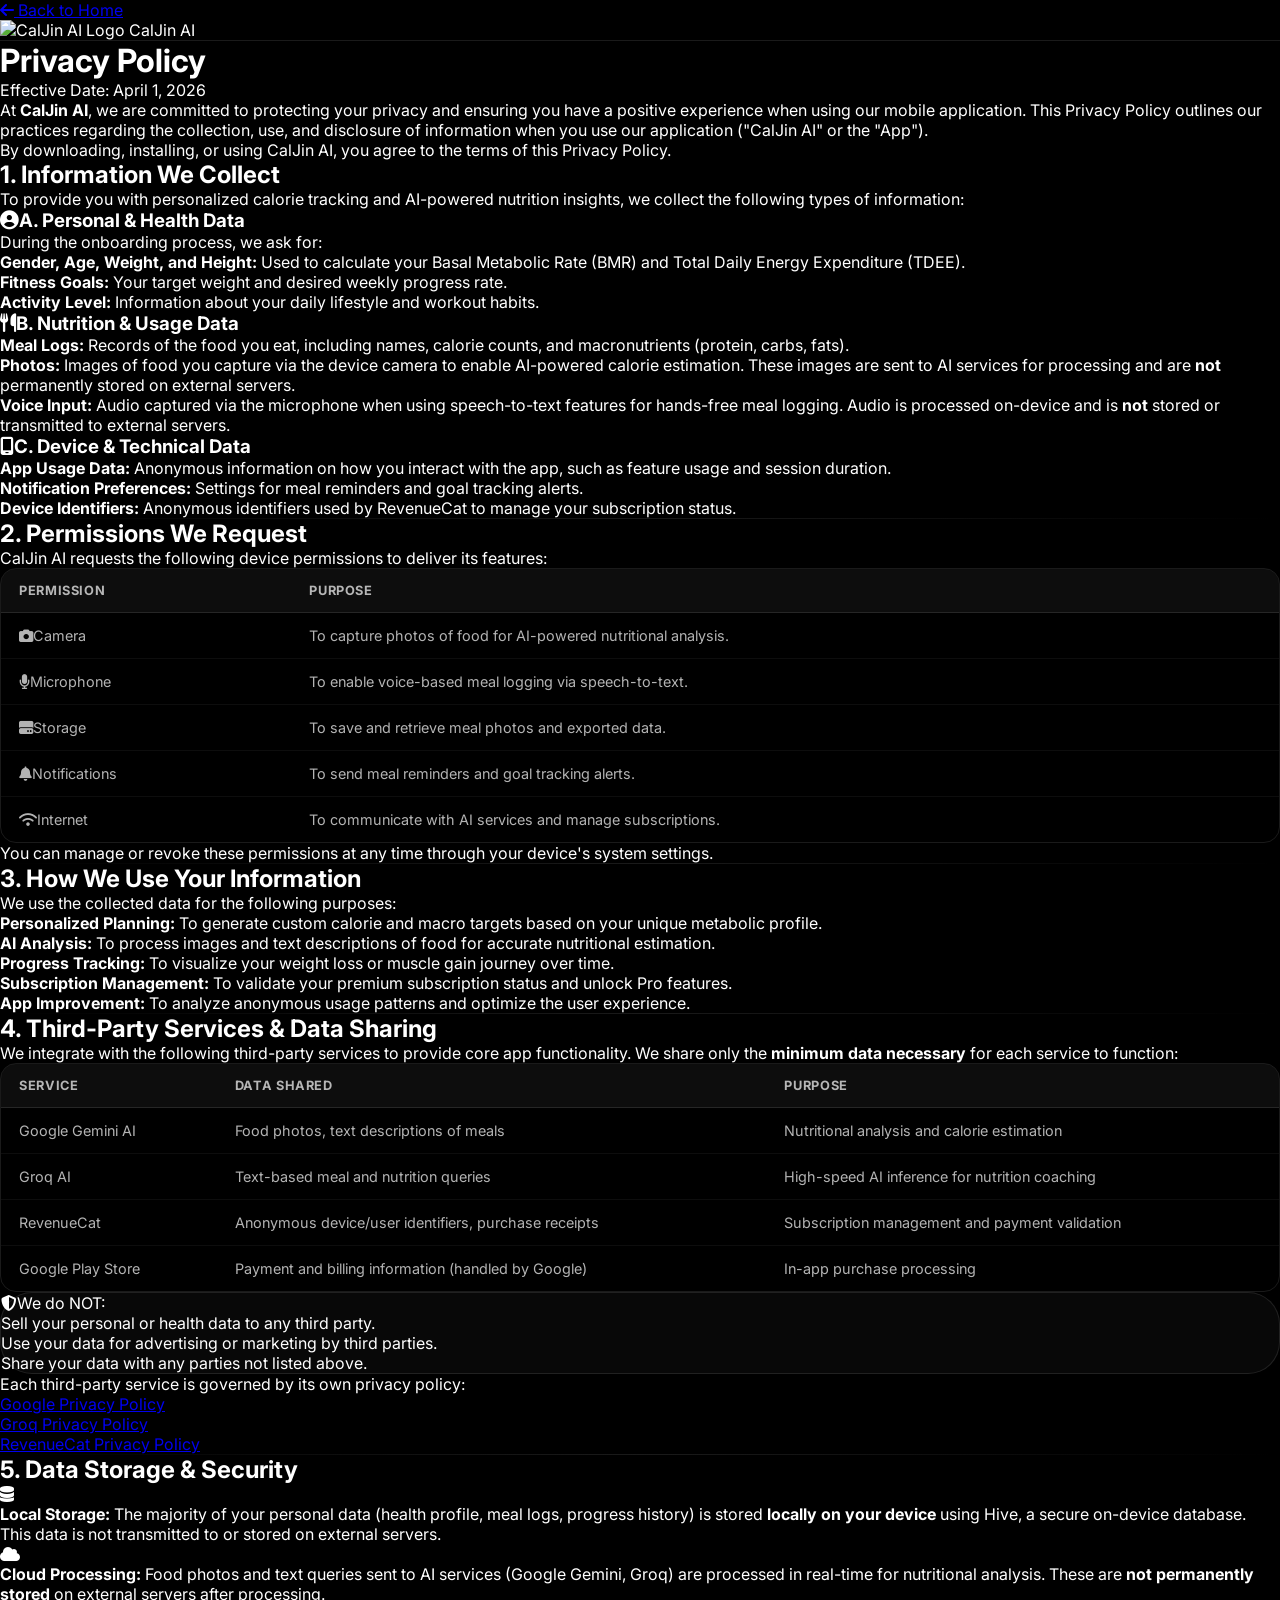
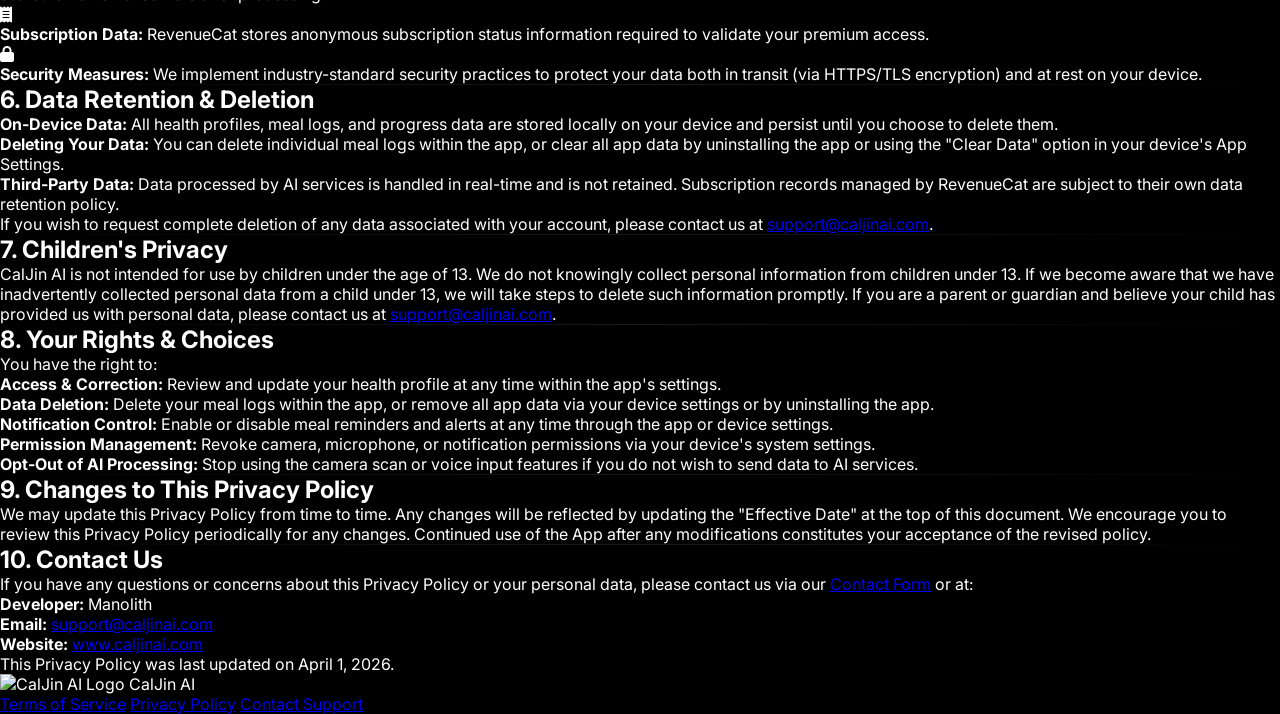
==== privacy-policy.html @ 2215c96b "Initial commit" ====
<!DOCTYPE html>
<html lang="en" class="scroll-smooth">

<head>
    <meta charset="UTF-8">
    <meta name="viewport" content="width=device-width, initial-scale=1.0">
    <title>Privacy Policy - CalJin AI</title>
    <link rel="icon" type="image/png" href="assets/image/Gemini_Generated_Image_bz4fphbz4fphbz4f.png">
    <meta name="description" content="Privacy Policy for CalJin AI — Learn how we collect, use, and protect your data.">
    <script src="https://cdn.tailwindcss.com"></script>
    <link rel="preconnect" href="https://fonts.googleapis.com">
    <link rel="preconnect" href="https://fonts.gstatic.com" crossorigin>
    <link href="https://fonts.googleapis.com/css2?family=Inter:wght@300;400;500;600;700;800&display=swap"
        rel="stylesheet">
    <link rel="stylesheet" href="https://cdnjs.cloudflare.com/ajax/libs/font-awesome/6.5.1/css/all.min.css">
    <link rel="stylesheet" href="style.css">
    <script>
        tailwind.config = {
            theme: {
                extend: {
                    colors: {
                        dark: '#000000',
                        accent: '#ffffff',
                    },
                    fontFamily: {
                        sans: ['Inter', 'sans-serif'],
                    }
                }
            }
        }
    </script>
    <style>
        .policy-table {
            width: 100%;
            border-collapse: separate;
            border-spacing: 0;
            border-radius: 1rem;
            overflow: hidden;
            border: 1px solid rgba(255, 255, 255, 0.1);
        }

        .policy-table th {
            background: rgba(255, 255, 255, 0.05);
            padding: 14px 18px;
            text-align: left;
            font-weight: 700;
            font-size: 0.8rem;
            text-transform: uppercase;
            letter-spacing: 0.05em;
            color: rgba(255, 255, 255, 0.7);
            border-bottom: 1px solid rgba(255, 255, 255, 0.1);
        }

        .policy-table td {
            padding: 14px 18px;
            border-bottom: 1px solid rgba(255, 255, 255, 0.05);
            font-size: 0.9rem;
            color: rgba(255, 255, 255, 0.7);
        }

        .policy-table tr:last-child td {
            border-bottom: none;
        }

        .policy-table tr:hover td {
            background: rgba(255, 255, 255, 0.02);
        }

        .section-divider {
            height: 1px;
            background: linear-gradient(90deg, transparent, rgba(255, 255, 255, 0.1), transparent);
        }
    </style>
    <script src="assets/js/protection.js"></script>
</head>

<body class="bg-dark text-white font-sans antialiased">

    <!-- Simple Navbar -->
    <nav class="fixed top-0 left-0 right-0 z-50 glass-nav">
        <div class="max-w-4xl mx-auto px-6 py-4 flex items-center justify-between">
            <a href="index.html" class="flex items-center gap-3 hover:opacity-80 transition-opacity">
                <i class="fa-solid fa-arrow-left"></i>
                <span class="text-sm font-bold">Back to Home</span>
            </a>
            <div class="flex items-center gap-2">
                <img src="assets/image/Gemini_Generated_Image_bz4fphbz4fphbz4f.png" alt="CalJin AI Logo"
                    class="w-6 h-6 rounded-md">
                <span class="text-sm font-black tracking-tighter uppercase">CalJin AI</span>
            </div>
        </div>
    </nav>

    <main class="pt-32 pb-20 px-6 max-w-4xl mx-auto">
        <h1 class="text-4xl md:text-5xl font-black mb-4">Privacy Policy</h1>
        <p class="text-white/40 mb-4 text-sm font-medium">Effective Date: April 1, 2026</p>
        <p class="text-white/60 mb-12 leading-relaxed max-w-3xl">
            At <strong class="text-white">CalJin AI</strong>, we are committed to protecting your privacy and ensuring
            you have a positive experience when using our mobile application. This Privacy Policy outlines our practices
            regarding the collection, use, and disclosure of information when you use our application ("CalJin AI" or
            the "App").
        </p>
        <p class="text-white/50 text-sm mb-16 italic">By downloading, installing, or using CalJin AI, you agree to the
            terms of this Privacy Policy.</p>

        <section class="space-y-16 text-white/80 leading-relaxed">

            <!-- Section 1 -->
            <div>
                <h2 class="text-2xl font-bold text-white mb-6">1. Information We Collect</h2>
                <p class="mb-6 text-white/60">To provide you with personalized calorie tracking and AI-powered nutrition
                    insights, we collect the following types of information:</p>

                <h3 class="text-lg font-semibold text-white/90 mb-3"><i
                        class="fa-solid fa-user-circle text-blue-400 mr-2"></i>A. Personal & Health Data</h3>
                <p class="text-white/50 mb-3 text-sm">During the onboarding process, we ask for:</p>
                <ul class="list-disc pl-6 space-y-2 text-white/70 mb-8">
                    <li><strong class="text-white/90">Gender, Age, Weight, and Height:</strong> Used to calculate your
                        Basal Metabolic Rate (BMR) and Total Daily Energy Expenditure (TDEE).</li>
                    <li><strong class="text-white/90">Fitness Goals:</strong> Your target weight and desired weekly
                        progress rate.</li>
                    <li><strong class="text-white/90">Activity Level:</strong> Information about your daily lifestyle
                        and workout habits.</li>
                </ul>

                <h3 class="text-lg font-semibold text-white/90 mb-3"><i
                        class="fa-solid fa-utensils text-green-400 mr-2"></i>B. Nutrition & Usage Data</h3>
                <ul class="list-disc pl-6 space-y-2 text-white/70 mb-8">
                    <li><strong class="text-white/90">Meal Logs:</strong> Records of the food you eat, including names,
                        calorie counts, and macronutrients (protein, carbs, fats).</li>
                    <li><strong class="text-white/90">Photos:</strong> Images of food you capture via the device camera
                        to enable AI-powered calorie estimation. These images are sent to AI services for processing and
                        are <strong class="text-white">not</strong> permanently stored on external servers.</li>
                    <li><strong class="text-white/90">Voice Input:</strong> Audio captured via the microphone when using
                        speech-to-text features for hands-free meal logging. Audio is processed on-device and is <strong
                            class="text-white">not</strong> stored or transmitted to external servers.</li>
                </ul>

                <h3 class="text-lg font-semibold text-white/90 mb-3"><i
                        class="fa-solid fa-mobile-screen text-purple-400 mr-2"></i>C. Device & Technical Data</h3>
                <ul class="list-disc pl-6 space-y-2 text-white/70">
                    <li><strong class="text-white/90">App Usage Data:</strong> Anonymous information on how you interact
                        with the app, such as feature usage and session duration.</li>
                    <li><strong class="text-white/90">Notification Preferences:</strong> Settings for meal reminders and
                        goal tracking alerts.</li>
                    <li><strong class="text-white/90">Device Identifiers:</strong> Anonymous identifiers used by
                        RevenueCat to manage your subscription status.</li>
                </ul>
            </div>

            <div class="section-divider"></div>

            <!-- Section 2 -->
            <div>
                <h2 class="text-2xl font-bold text-white mb-6">2. Permissions We Request</h2>
                <p class="text-white/60 mb-6">CalJin AI requests the following device permissions to deliver its
                    features:</p>

                <div class="overflow-x-auto">
                    <table class="policy-table">
                        <thead>
                            <tr>
                                <th>Permission</th>
                                <th>Purpose</th>
                            </tr>
                        </thead>
                        <tbody>
                            <tr>
                                <td class="font-semibold text-white/90 whitespace-nowrap"><i
                                        class="fa-solid fa-camera text-blue-400 mr-2"></i>Camera</td>
                                <td>To capture photos of food for AI-powered nutritional analysis.</td>
                            </tr>
                            <tr>
                                <td class="font-semibold text-white/90 whitespace-nowrap"><i
                                        class="fa-solid fa-microphone text-red-400 mr-2"></i>Microphone</td>
                                <td>To enable voice-based meal logging via speech-to-text.</td>
                            </tr>
                            <tr>
                                <td class="font-semibold text-white/90 whitespace-nowrap"><i
                                        class="fa-solid fa-hard-drive text-yellow-400 mr-2"></i>Storage</td>
                                <td>To save and retrieve meal photos and exported data.</td>
                            </tr>
                            <tr>
                                <td class="font-semibold text-white/90 whitespace-nowrap"><i
                                        class="fa-solid fa-bell text-green-400 mr-2"></i>Notifications</td>
                                <td>To send meal reminders and goal tracking alerts.</td>
                            </tr>
                            <tr>
                                <td class="font-semibold text-white/90 whitespace-nowrap"><i
                                        class="fa-solid fa-wifi text-purple-400 mr-2"></i>Internet</td>
                                <td>To communicate with AI services and manage subscriptions.</td>
                            </tr>
                        </tbody>
                    </table>
                </div>

                <p class="text-white/50 text-sm mt-4 italic">You can manage or revoke these permissions at any time
                    through your device's system settings.</p>
            </div>

            <div class="section-divider"></div>

            <!-- Section 3 -->
            <div>
                <h2 class="text-2xl font-bold text-white mb-6">3. How We Use Your Information</h2>
                <p class="text-white/60 mb-4">We use the collected data for the following purposes:</p>
                <ul class="list-disc pl-6 space-y-2 text-white/70">
                    <li><strong class="text-white/90">Personalized Planning:</strong> To generate custom calorie and
                        macro targets based on your unique metabolic profile.</li>
                    <li><strong class="text-white/90">AI Analysis:</strong> To process images and text descriptions of
                        food for accurate nutritional estimation.</li>
                    <li><strong class="text-white/90">Progress Tracking:</strong> To visualize your weight loss or
                        muscle gain journey over time.</li>
                    <li><strong class="text-white/90">Subscription Management:</strong> To validate your premium
                        subscription status and unlock Pro features.</li>
                    <li><strong class="text-white/90">App Improvement:</strong> To analyze anonymous usage patterns and
                        optimize the user experience.</li>
                </ul>
            </div>

            <div class="section-divider"></div>

            <!-- Section 4 -->
            <div>
                <h2 class="text-2xl font-bold text-white mb-6">4. Third-Party Services & Data Sharing</h2>
                <p class="text-white/60 mb-6">We integrate with the following third-party services to provide core app
                    functionality. We share only the <strong class="text-white">minimum data necessary</strong> for each
                    service to function:</p>

                <div class="overflow-x-auto mb-8">
                    <table class="policy-table">
                        <thead>
                            <tr>
                                <th>Service</th>
                                <th>Data Shared</th>
                                <th>Purpose</th>
                            </tr>
                        </thead>
                        <tbody>
                            <tr>
                                <td class="font-semibold text-white/90 whitespace-nowrap">Google Gemini AI</td>
                                <td>Food photos, text descriptions of meals</td>
                                <td>Nutritional analysis and calorie estimation</td>
                            </tr>
                            <tr>
                                <td class="font-semibold text-white/90 whitespace-nowrap">Groq AI</td>
                                <td>Text-based meal and nutrition queries</td>
                                <td>High-speed AI inference for nutrition coaching</td>
                            </tr>
                            <tr>
                                <td class="font-semibold text-white/90 whitespace-nowrap">RevenueCat</td>
                                <td>Anonymous device/user identifiers, purchase receipts</td>
                                <td>Subscription management and payment validation</td>
                            </tr>
                            <tr>
                                <td class="font-semibold text-white/90 whitespace-nowrap">Google Play Store</td>
                                <td>Payment and billing information (handled by Google)</td>
                                <td>In-app purchase processing</td>
                            </tr>
                        </tbody>
                    </table>
                </div>

                <div class="glass-card p-6 mb-6">
                    <p class="font-bold text-white mb-3"><i class="fa-solid fa-shield-halved text-green-400 mr-2"></i>We
                        do NOT:</p>
                    <ul class="list-disc pl-6 space-y-2 text-white/70">
                        <li>Sell your personal or health data to any third party.</li>
                        <li>Use your data for advertising or marketing by third parties.</li>
                        <li>Share your data with any parties not listed above.</li>
                    </ul>
                </div>

                <p class="text-white/50 text-sm mb-2">Each third-party service is governed by its own privacy policy:
                </p>
                <ul class="list-disc pl-6 space-y-1 text-sm">
                    <li><a href="https://policies.google.com/privacy" target="_blank"
                            class="text-blue-400 hover:text-blue-300 underline transition-colors">Google Privacy
                            Policy</a></li>
                    <li><a href="https://groq.com/privacy-policy/" target="_blank"
                            class="text-blue-400 hover:text-blue-300 underline transition-colors">Groq Privacy
                            Policy</a></li>
                    <li><a href="https://www.revenuecat.com/privacy/" target="_blank"
                            class="text-blue-400 hover:text-blue-300 underline transition-colors">RevenueCat Privacy
                            Policy</a></li>
                </ul>
            </div>

            <div class="section-divider"></div>

            <!-- Section 5 -->
            <div>
                <h2 class="text-2xl font-bold text-white mb-6">5. Data Storage & Security</h2>
                <ul class="space-y-4 text-white/70">
                    <li class="flex gap-3"><i class="fa-solid fa-database text-blue-400 mt-1.5 text-sm"></i>
                        <div><strong class="text-white/90">Local Storage:</strong> The majority of your personal data
                            (health profile, meal logs, progress history) is stored <strong class="text-white">locally
                                on your device</strong> using Hive, a secure on-device database. This data is not
                            transmitted to or stored on external servers.</div>
                    </li>
                    <li class="flex gap-3"><i class="fa-solid fa-cloud text-purple-400 mt-1.5 text-sm"></i>
                        <div><strong class="text-white/90">Cloud Processing:</strong> Food photos and text queries sent
                            to AI services (Google Gemini, Groq) are processed in real-time for nutritional analysis.
                            These are <strong class="text-white">not permanently stored</strong> on external servers
                            after processing.</div>
                    </li>
                    <li class="flex gap-3"><i class="fa-solid fa-receipt text-yellow-400 mt-1.5 text-sm"></i>
                        <div><strong class="text-white/90">Subscription Data:</strong> RevenueCat stores anonymous
                            subscription status information required to validate your premium access.</div>
                    </li>
                    <li class="flex gap-3"><i class="fa-solid fa-lock text-green-400 mt-1.5 text-sm"></i>
                        <div><strong class="text-white/90">Security Measures:</strong> We implement industry-standard
                            security practices to protect your data both in transit (via HTTPS/TLS encryption) and at
                            rest on your device.</div>
                    </li>
                </ul>
            </div>

            <div class="section-divider"></div>

            <!-- Section 6 -->
            <div>
                <h2 class="text-2xl font-bold text-white mb-6">6. Data Retention & Deletion</h2>
                <ul class="list-disc pl-6 space-y-3 text-white/70 mb-6">
                    <li><strong class="text-white/90">On-Device Data:</strong> All health profiles, meal logs, and
                        progress data are stored locally on your device and persist until you choose to delete them.
                    </li>
                    <li><strong class="text-white/90">Deleting Your Data:</strong> You can delete individual meal logs
                        within the app, or clear all app data by uninstalling the app or using the "Clear Data" option
                        in your device's App Settings.</li>
                    <li><strong class="text-white/90">Third-Party Data:</strong> Data processed by AI services is
                        handled in real-time and is not retained. Subscription records managed by RevenueCat are subject
                        to their own data retention policy.</li>
                </ul>
                <p class="text-white/60">If you wish to request complete deletion of any data associated with your
                    account, please contact us at <a href="mailto:support@caljinai.com"
                        class="text-blue-400 hover:text-blue-300 underline font-semibold transition-colors">support@caljinai.com</a>.
                </p>
            </div>

            <div class="section-divider"></div>

            <!-- Section 7 -->
            <div>
                <h2 class="text-2xl font-bold text-white mb-6">7. Children's Privacy</h2>
                <p class="text-white/70">CalJin AI is not intended for use by children under the age of 13. We do not
                    knowingly collect personal information from children under 13. If we become aware that we have
                    inadvertently collected personal data from a child under 13, we will take steps to delete such
                    information promptly. If you are a parent or guardian and believe your child has provided us with
                    personal data, please contact us at <a href="mailto:support@caljinai.com"
                        class="text-blue-400 hover:text-blue-300 underline font-semibold transition-colors">support@caljinai.com</a>.
                </p>
            </div>

            <div class="section-divider"></div>

            <!-- Section 8 -->
            <div>
                <h2 class="text-2xl font-bold text-white mb-6">8. Your Rights & Choices</h2>
                <p class="text-white/60 mb-4">You have the right to:</p>
                <ul class="list-disc pl-6 space-y-3 text-white/70">
                    <li><strong class="text-white/90">Access & Correction:</strong> Review and update your health
                        profile at any time within the app's settings.</li>
                    <li><strong class="text-white/90">Data Deletion:</strong> Delete your meal logs within the app, or
                        remove all app data via your device settings or by uninstalling the app.</li>
                    <li><strong class="text-white/90">Notification Control:</strong> Enable or disable meal reminders
                        and alerts at any time through the app or device settings.</li>
                    <li><strong class="text-white/90">Permission Management:</strong> Revoke camera, microphone, or
                        notification permissions via your device's system settings.</li>
                    <li><strong class="text-white/90">Opt-Out of AI Processing:</strong> Stop using the camera scan or
                        voice input features if you do not wish to send data to AI services.</li>
                </ul>
            </div>

            <div class="section-divider"></div>

            <!-- Section 9 -->
            <div>
                <h2 class="text-2xl font-bold text-white mb-6">9. Changes to This Privacy Policy</h2>
                <p class="text-white/70">We may update this Privacy Policy from time to time. Any changes will be
                    reflected by updating the "Effective Date" at the top of this document. We encourage you to review
                    this Privacy Policy periodically for any changes. Continued use of the App after any modifications
                    constitutes your acceptance of the revised policy.</p>
            </div>

            <div class="section-divider"></div>

            <!-- Section 10 -->
            <div>
                <h2 class="text-2xl font-bold text-white mb-6">10. Contact Us</h2>
                <p class="text-white/70 mb-6">If you have any questions or concerns about this Privacy Policy or your
                    personal data, please contact us via our <a href="contact.html"
                        class="text-blue-400 hover:text-blue-300 underline font-semibold transition-colors">Contact
                        Form</a> or at:</p>
                <p class="text-white/90 mb-1"><strong>Developer:</strong> Manolith</p>
                <p class="text-white/90 mb-1"><strong>Email:</strong> <a href="mailto:support@caljinai.com"
                        class="text-blue-400 hover:text-blue-300 underline transition-colors">support@caljinai.com</a>
                </p>
                <p class="text-white/90"><strong>Website:</strong> <a href="https://www.caljinai.com" target="_blank"
                        class="text-blue-400 hover:text-blue-300 underline transition-colors">www.caljinai.com</a></p>
            </div>
            </div>

        </section>

        <p class="text-white/30 text-sm mt-16 italic">This Privacy Policy was last updated on April 1, 2026.</p>
    </main>

    <footer class="py-12 border-t border-white/5 px-6">
        <div class="max-w-4xl mx-auto flex flex-col md:flex-row justify-between items-center gap-8">
            <div class="flex items-center gap-2">
                <img src="assets/image/Gemini_Generated_Image_bz4fphbz4fphbz4f.png" alt="CalJin AI Logo"
                    class="w-6 h-6 rounded-md object-cover">
                <span class="text-xs font-black tracking-tighter uppercase opacity-50 text-white">CalJin AI</span>
            </div>
            <div class="flex gap-8 text-xs font-medium text-white/30">
                <a href="terms-of-service.html" class="hover:text-white transition-colors">Terms of Service</a>
                <a href="privacy-policy.html" class="hover:text-white transition-colors">Privacy Policy</a>
                <a href="contact.html" class="hover:text-white transition-colors">Contact Support</a>
            </div>
        </div>
    </footer>

</body>

</html>
---- style.css ----
/* Custom Styles for CalJin AI Landing Page */

:root {
    --bg-dark: #000000;
    --glass-bg: rgba(255, 255, 255, 0.03);
    --glass-border: rgba(255, 255, 255, 0.1);
    --accent-glow: rgba(255, 255, 255, 0.05);
}

* {
    margin: 0;
    padding: 0;
    box-sizing: border-box;
}

body {
    background-color: var(--bg-dark);
    color: #ffffff;
    font-family: 'Inter', -apple-system, BlinkMacSystemFont, 'Segoe UI', Roboto, Helvetica, Arial, sans-serif;
}

/* Glassmorphism Navigation */
.glass-nav {
    background: rgba(0, 0, 0, 0.8);
    backdrop-filter: blur(20px);
    -webkit-backdrop-filter: blur(20px);
    border-bottom: 1px solid var(--glass-border);
}

/* Hero Floating Animation */
@keyframes float {
    0% {
        transform: translateY(0px) rotate(0deg);
    }

    50% {
        transform: translateY(-20px) rotate(1deg);
    }

    100% {
        transform: translateY(0px) rotate(0deg);
    }
}

.hero-mockup-float {
    animation: float 6s ease-in-out infinite;
    position: relative;
    overflow: visible;
    height: 400px;
    /* Mobile-first base height */
    display: flex;
    align-items: center;
    justify-content: center;
}

.slideshow-img {
    max-width: 100%;
    /* Increased from 85% */
    max-height: 100%;
    height: auto;
    object-fit: contain;
}

/* Section Spacing */
section {
    position: relative;
    z-index: 1;
}

/* Glass Cards */
.glass-card {
    background: var(--glass-bg);
    backdrop-filter: blur(10px);
    -webkit-backdrop-filter: blur(10px);
    border: 1px solid var(--glass-border);
    border-radius: 2rem;
    transition: all 0.3s ease;
}

.glass-card:hover {
    background: rgba(255, 255, 255, 0.05);
    border-color: rgba(255, 255, 255, 0.2);
}

/* Glowing Elements */
.glow-bg {
    position: absolute;
    filter: blur(120px);
    pointer-events: none;
    z-index: -1;
    border-radius: 50%;
}

/* Custom Text Gradients/Colors */
.text-transparent-gradient {
    background: linear-gradient(180deg, #fff 0%, rgba(255, 255, 255, 0.4) 100%);
    -webkit-background-clip: text;
    background-clip: text;
    -webkit-text-fill-color: transparent;
}

/* Smooth Transitions */
a,
button {
    transition: all 0.2s cubic-bezier(0.4, 0, 0.2, 1);
}

/* Custom Scrollbar */
::-webkit-scrollbar {
    width: 8px;
}

::-webkit-scrollbar-track {
    background: var(--bg-dark);
}

::-webkit-scrollbar-thumb {
    background: #333;
    border-radius: 10px;
}

::-webkit-scrollbar-thumb:hover {
    background: #444;
}

/* Logo Pulse Animation */
@keyframes logo-pulse {
    0% {
        opacity: 0.8;
    }

    50% {
        opacity: 1;
    }

    100% {
        opacity: 0.8;
    }
}

.logo-pulse {
    animation: logo-pulse 3s infinite ease-in-out;
}


/* Carousel Styles */
.carousel-viewport {
    width: 100%;
    overflow: hidden;
    position: relative;
}

.carousel-track {
    display: flex;
    transition: transform 0.8s cubic-bezier(0.65, 0, 0.35, 1);
}

.carousel-slide {
    flex: 0 0 100%;
    width: 100%;
}

.carousel-dots {
    display: flex;
    justify-content: center;
    gap: 12px;
    margin-top: 48px;
}

.dot {
    width: 8px;
    height: 8px;
    border-radius: 50%;
    background: rgba(255, 255, 255, 0.2);
    cursor: pointer;
    transition: all 0.3s ease;
}

.dot.active {
    background: #fff;
    width: 24px;
    border-radius: 10px;
}

/* ===== RESPONSIVE DESIGN ===== */

/* Large Desktop (1200px+) */
@media (min-width: 1200px) {
    .hero-mockup-float {
        height: 700px;
    }
}

/* Tablet Landscape / Small Desktop (1024px) */
@media (max-width: 1024px) {
    .hero-mockup-float {
        height: 550px;
    }
}

/* Tablet Portrait (768px) */
@media (max-width: 768px) {
    h1 {
        font-size: 2.5rem !important;
    }

    .hero-mockup-float {
        height: 450px;
        max-width: 350px;
        margin: 0 auto;
    }

    .carousel-dots {
        margin-top: 24px;
    }
}

/* Mobile Landscape / Large Phones (580px) */
@media (max-width: 580px) {
    h1 {
        font-size: 2rem !important;
    }

    .hero-mockup-float {
        height: 380px;
        max-width: 300px;
    }
}

/* Standard Mobile (480px) */
@media (max-width: 480px) {
    h1 {
        font-size: 1.75rem !important;
    }

    .hero-mockup-float {
        height: 350px;
        max-width: 280px;
    }

    .glass-card {
        border-radius: 1.2rem;
    }

    .carousel-dots {
        margin-top: 16px;
        gap: 8px;
    }
}

/* Small Mobile (360px and below) */
@media (max-width: 360px) {
    h1 {
        font-size: 1.5rem !important;
    }

    .hero-mockup-float {
        height: 300px;
        max-width: 240px;
    }

    .glass-card {
        border-radius: 1rem;
    }
}
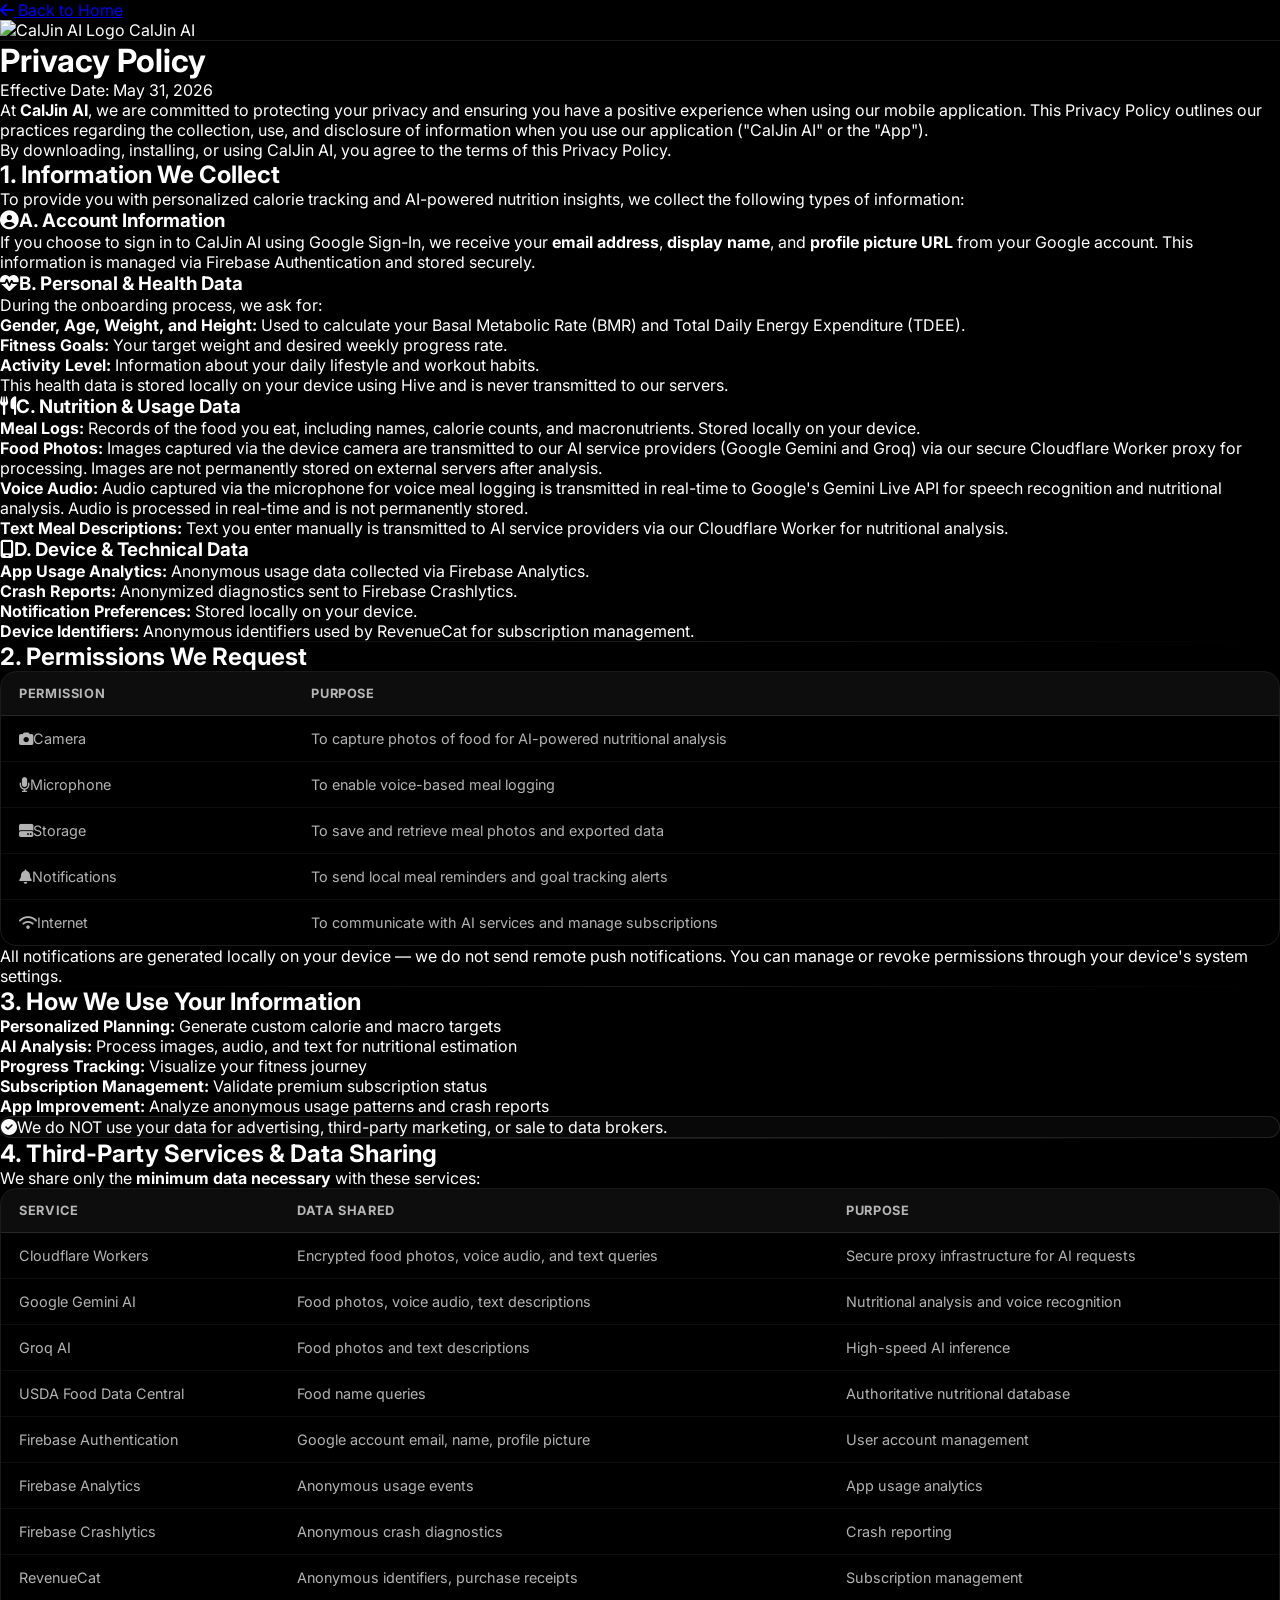
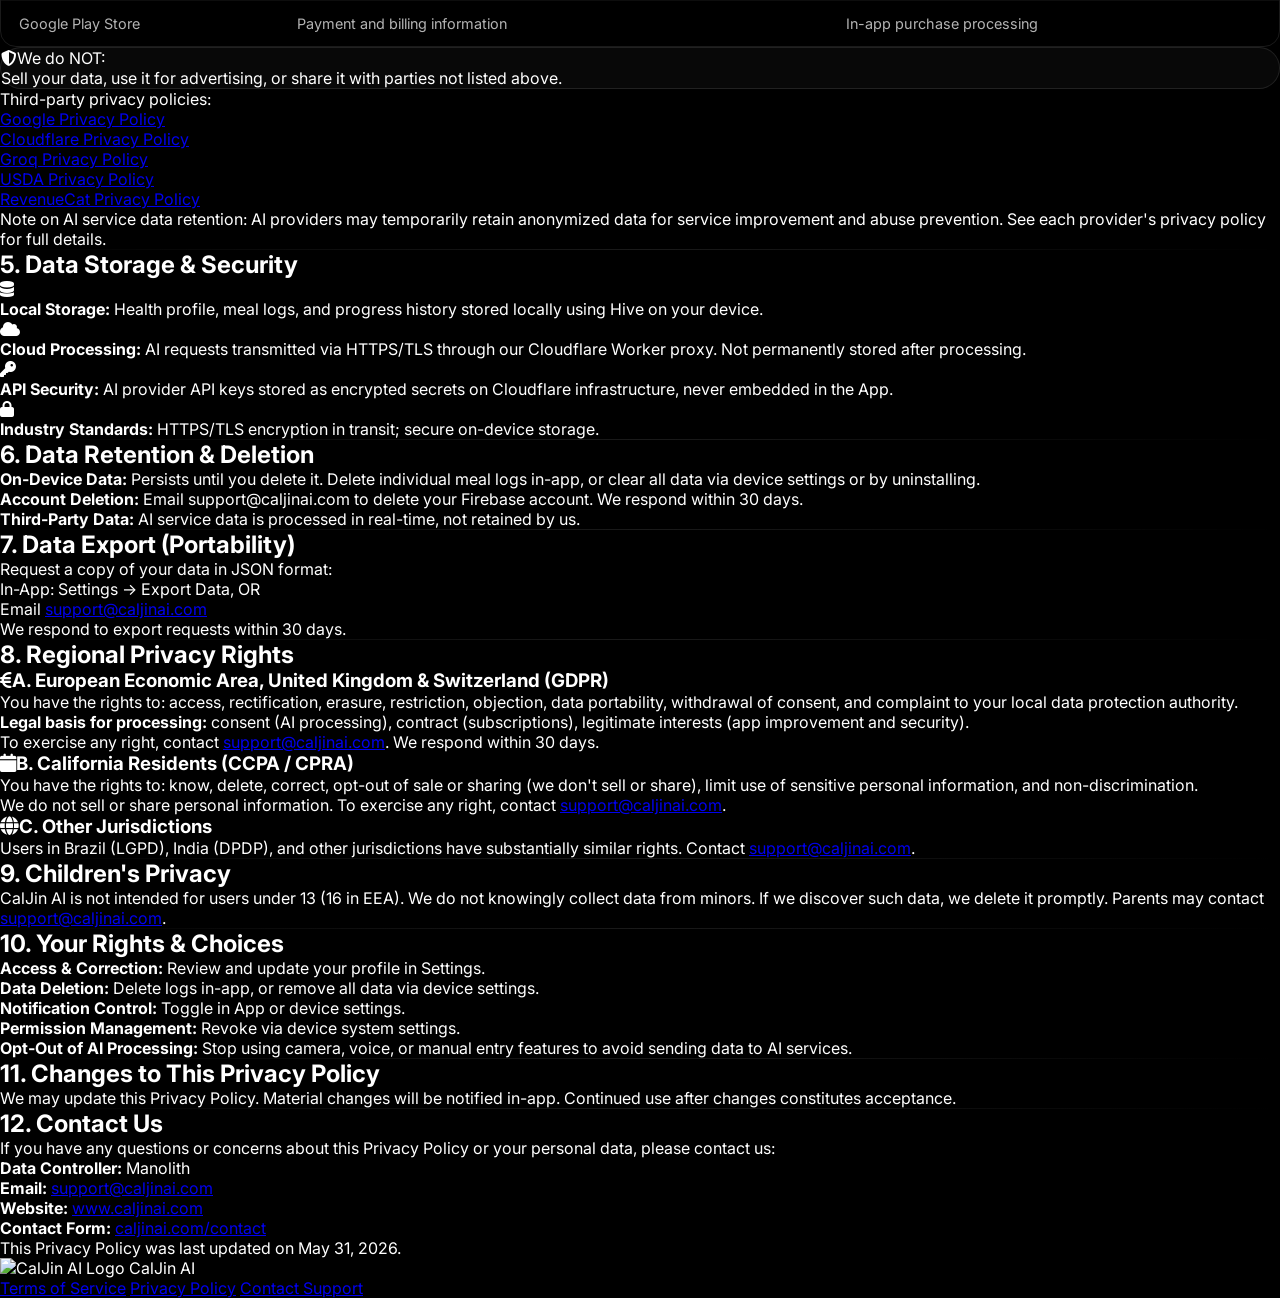
==== commit fa80a361: "docs: update privacy policy and terms for Play Store compliance" ====
--- a/privacy-policy.html
+++ b/privacy-policy.html
@@ -93,7 +93,7 @@
 
     <main class="pt-32 pb-20 px-6 max-w-4xl mx-auto">
         <h1 class="text-4xl md:text-5xl font-black mb-4">Privacy Policy</h1>
-        <p class="text-white/40 mb-4 text-sm font-medium">Effective Date: April 1, 2026</p>
+        <p class="text-white/40 mb-4 text-sm font-medium">Effective Date: May 31, 2026</p>
         <p class="text-white/60 mb-12 leading-relaxed max-w-3xl">
             At <strong class="text-white">CalJin AI</strong>, we are committed to protecting your privacy and ensuring
             you have a positive experience when using our mobile application. This Privacy Policy outlines our practices
@@ -112,7 +112,13 @@
                     insights, we collect the following types of information:</p>
 
                 <h3 class="text-lg font-semibold text-white/90 mb-3"><i
-                        class="fa-solid fa-user-circle text-blue-400 mr-2"></i>A. Personal & Health Data</h3>
+                        class="fa-solid fa-user-circle text-blue-400 mr-2"></i>A. Account Information</h3>
+                <p class="text-white/50 mb-6">If you choose to sign in to CalJin AI using Google Sign-In, we receive
+                    your <strong class="text-white/90">email address</strong>, <strong class="text-white/90">display name</strong>, and <strong class="text-white/90">profile picture URL</strong> from
+                    your Google account. This information is managed via Firebase Authentication and stored securely.</p>
+
+                <h3 class="text-lg font-semibold text-white/90 mb-3"><i
+                        class="fa-solid fa-heart-pulse text-red-400 mr-2"></i>B. Personal & Health Data</h3>
                 <p class="text-white/50 mb-3 text-sm">During the onboarding process, we ask for:</p>
                 <ul class="list-disc pl-6 space-y-2 text-white/70 mb-8">
                     <li><strong class="text-white/90">Gender, Age, Weight, and Height:</strong> Used to calculate your
@@ -122,29 +128,35 @@
                     <li><strong class="text-white/90">Activity Level:</strong> Information about your daily lifestyle
                         and workout habits.</li>
                 </ul>
-
-                <h3 class="text-lg font-semibold text-white/90 mb-3"><i
-                        class="fa-solid fa-utensils text-green-400 mr-2"></i>B. Nutrition & Usage Data</h3>
+                <p class="text-white/50 text-sm mb-6 italic">This health data is stored locally on your device using Hive
+                    and is never transmitted to our servers.</p>
+
+                <h3 class="text-lg font-semibold text-white/90 mb-3"><i
+                        class="fa-solid fa-utensils text-green-400 mr-2"></i>C. Nutrition & Usage Data</h3>
                 <ul class="list-disc pl-6 space-y-2 text-white/70 mb-8">
                     <li><strong class="text-white/90">Meal Logs:</strong> Records of the food you eat, including names,
-                        calorie counts, and macronutrients (protein, carbs, fats).</li>
-                    <li><strong class="text-white/90">Photos:</strong> Images of food you capture via the device camera
-                        to enable AI-powered calorie estimation. These images are sent to AI services for processing and
-                        are <strong class="text-white">not</strong> permanently stored on external servers.</li>
-                    <li><strong class="text-white/90">Voice Input:</strong> Audio captured via the microphone when using
-                        speech-to-text features for hands-free meal logging. Audio is processed on-device and is <strong
-                            class="text-white">not</strong> stored or transmitted to external servers.</li>
-                </ul>
-
-                <h3 class="text-lg font-semibold text-white/90 mb-3"><i
-                        class="fa-solid fa-mobile-screen text-purple-400 mr-2"></i>C. Device & Technical Data</h3>
+                        calorie counts, and macronutrients. Stored locally on your device.</li>
+                    <li><strong class="text-white/90">Food Photos:</strong> Images captured via the device camera are
+                        transmitted to our AI service providers (Google Gemini and Groq) via our secure Cloudflare Worker
+                        proxy for processing. Images are not permanently stored on external servers after analysis.</li>
+                    <li><strong class="text-white/90">Voice Audio:</strong> Audio captured via the microphone for voice
+                        meal logging is transmitted in real-time to Google's Gemini Live API for speech recognition and
+                        nutritional analysis. Audio is processed in real-time and is not permanently stored.</li>
+                    <li><strong class="text-white/90">Text Meal Descriptions:</strong> Text you enter manually is
+                        transmitted to AI service providers via our Cloudflare Worker for nutritional analysis.</li>
+                </ul>
+
+                <h3 class="text-lg font-semibold text-white/90 mb-3"><i
+                        class="fa-solid fa-mobile-screen text-purple-400 mr-2"></i>D. Device & Technical Data</h3>
                 <ul class="list-disc pl-6 space-y-2 text-white/70">
-                    <li><strong class="text-white/90">App Usage Data:</strong> Anonymous information on how you interact
-                        with the app, such as feature usage and session duration.</li>
-                    <li><strong class="text-white/90">Notification Preferences:</strong> Settings for meal reminders and
-                        goal tracking alerts.</li>
+                    <li><strong class="text-white/90">App Usage Analytics:</strong> Anonymous usage data collected via
+                        Firebase Analytics.</li>
+                    <li><strong class="text-white/90">Crash Reports:</strong> Anonymized diagnostics sent to Firebase
+                        Crashlytics.</li>
+                    <li><strong class="text-white/90">Notification Preferences:</strong> Stored locally on your device.
+                    </li>
                     <li><strong class="text-white/90">Device Identifiers:</strong> Anonymous identifiers used by
-                        RevenueCat to manage your subscription status.</li>
+                        RevenueCat for subscription management.</li>
                 </ul>
             </div>
 
@@ -153,10 +165,7 @@
             <!-- Section 2 -->
             <div>
                 <h2 class="text-2xl font-bold text-white mb-6">2. Permissions We Request</h2>
-                <p class="text-white/60 mb-6">CalJin AI requests the following device permissions to deliver its
-                    features:</p>
-
-                <div class="overflow-x-auto">
+                <div class="overflow-x-auto mb-6">
                     <table class="policy-table">
                         <thead>
                             <tr>
@@ -168,34 +177,34 @@
                             <tr>
                                 <td class="font-semibold text-white/90 whitespace-nowrap"><i
                                         class="fa-solid fa-camera text-blue-400 mr-2"></i>Camera</td>
-                                <td>To capture photos of food for AI-powered nutritional analysis.</td>
+                                <td>To capture photos of food for AI-powered nutritional analysis</td>
                             </tr>
                             <tr>
                                 <td class="font-semibold text-white/90 whitespace-nowrap"><i
                                         class="fa-solid fa-microphone text-red-400 mr-2"></i>Microphone</td>
-                                <td>To enable voice-based meal logging via speech-to-text.</td>
+                                <td>To enable voice-based meal logging</td>
                             </tr>
                             <tr>
                                 <td class="font-semibold text-white/90 whitespace-nowrap"><i
                                         class="fa-solid fa-hard-drive text-yellow-400 mr-2"></i>Storage</td>
-                                <td>To save and retrieve meal photos and exported data.</td>
+                                <td>To save and retrieve meal photos and exported data</td>
                             </tr>
                             <tr>
                                 <td class="font-semibold text-white/90 whitespace-nowrap"><i
                                         class="fa-solid fa-bell text-green-400 mr-2"></i>Notifications</td>
-                                <td>To send meal reminders and goal tracking alerts.</td>
+                                <td>To send local meal reminders and goal tracking alerts</td>
                             </tr>
                             <tr>
                                 <td class="font-semibold text-white/90 whitespace-nowrap"><i
                                         class="fa-solid fa-wifi text-purple-400 mr-2"></i>Internet</td>
-                                <td>To communicate with AI services and manage subscriptions.</td>
+                                <td>To communicate with AI services and manage subscriptions</td>
                             </tr>
                         </tbody>
                     </table>
                 </div>
-
-                <p class="text-white/50 text-sm mt-4 italic">You can manage or revoke these permissions at any time
-                    through your device's system settings.</p>
+                <p class="text-white/50 text-sm italic">All notifications are generated locally on your device — we do
+                    not send remote push notifications. You can manage or revoke permissions through your device's system
+                    settings.</p>
             </div>
 
             <div class="section-divider"></div>
@@ -203,19 +212,22 @@
             <!-- Section 3 -->
             <div>
                 <h2 class="text-2xl font-bold text-white mb-6">3. How We Use Your Information</h2>
-                <p class="text-white/60 mb-4">We use the collected data for the following purposes:</p>
                 <ul class="list-disc pl-6 space-y-2 text-white/70">
-                    <li><strong class="text-white/90">Personalized Planning:</strong> To generate custom calorie and
-                        macro targets based on your unique metabolic profile.</li>
-                    <li><strong class="text-white/90">AI Analysis:</strong> To process images and text descriptions of
-                        food for accurate nutritional estimation.</li>
-                    <li><strong class="text-white/90">Progress Tracking:</strong> To visualize your weight loss or
-                        muscle gain journey over time.</li>
-                    <li><strong class="text-white/90">Subscription Management:</strong> To validate your premium
-                        subscription status and unlock Pro features.</li>
-                    <li><strong class="text-white/90">App Improvement:</strong> To analyze anonymous usage patterns and
-                        optimize the user experience.</li>
-                </ul>
+                    <li><strong class="text-white/90">Personalized Planning:</strong> Generate custom calorie and macro
+                        targets</li>
+                    <li><strong class="text-white/90">AI Analysis:</strong> Process images, audio, and text for
+                        nutritional estimation</li>
+                    <li><strong class="text-white/90">Progress Tracking:</strong> Visualize your fitness journey</li>
+                    <li><strong class="text-white/90">Subscription Management:</strong> Validate premium subscription
+                        status</li>
+                    <li><strong class="text-white/90">App Improvement:</strong> Analyze anonymous usage patterns and
+                        crash reports</li>
+                </ul>
+                <div class="glass-card p-6 mt-6">
+                    <p class="font-bold text-white mb-2"><i
+                            class="fa-solid fa-circle-check text-green-400 mr-2"></i>We do NOT use your data for
+                        advertising, third-party marketing, or sale to data brokers.</p>
+                </div>
             </div>
 
             <div class="section-divider"></div>
@@ -223,9 +235,8 @@
             <!-- Section 4 -->
             <div>
                 <h2 class="text-2xl font-bold text-white mb-6">4. Third-Party Services & Data Sharing</h2>
-                <p class="text-white/60 mb-6">We integrate with the following third-party services to provide core app
-                    functionality. We share only the <strong class="text-white">minimum data necessary</strong> for each
-                    service to function:</p>
+                <p class="text-white/60 mb-6">We share only the <strong class="text-white">minimum data
+                        necessary</strong> with these services:</p>
 
                 <div class="overflow-x-auto mb-8">
                     <table class="policy-table">
@@ -238,23 +249,48 @@
                         </thead>
                         <tbody>
                             <tr>
+                                <td class="font-semibold text-white/90 whitespace-nowrap">Cloudflare Workers</td>
+                                <td>Encrypted food photos, voice audio, and text queries</td>
+                                <td>Secure proxy infrastructure for AI requests</td>
+                            </tr>
+                            <tr>
                                 <td class="font-semibold text-white/90 whitespace-nowrap">Google Gemini AI</td>
-                                <td>Food photos, text descriptions of meals</td>
-                                <td>Nutritional analysis and calorie estimation</td>
+                                <td>Food photos, voice audio, text descriptions</td>
+                                <td>Nutritional analysis and voice recognition</td>
                             </tr>
                             <tr>
                                 <td class="font-semibold text-white/90 whitespace-nowrap">Groq AI</td>
-                                <td>Text-based meal and nutrition queries</td>
-                                <td>High-speed AI inference for nutrition coaching</td>
+                                <td>Food photos and text descriptions</td>
+                                <td>High-speed AI inference</td>
+                            </tr>
+                            <tr>
+                                <td class="font-semibold text-white/90 whitespace-nowrap">USDA Food Data Central</td>
+                                <td>Food name queries</td>
+                                <td>Authoritative nutritional database</td>
+                            </tr>
+                            <tr>
+                                <td class="font-semibold text-white/90 whitespace-nowrap">Firebase Authentication</td>
+                                <td>Google account email, name, profile picture</td>
+                                <td>User account management</td>
+                            </tr>
+                            <tr>
+                                <td class="font-semibold text-white/90 whitespace-nowrap">Firebase Analytics</td>
+                                <td>Anonymous usage events</td>
+                                <td>App usage analytics</td>
+                            </tr>
+                            <tr>
+                                <td class="font-semibold text-white/90 whitespace-nowrap">Firebase Crashlytics</td>
+                                <td>Anonymous crash diagnostics</td>
+                                <td>Crash reporting</td>
                             </tr>
                             <tr>
                                 <td class="font-semibold text-white/90 whitespace-nowrap">RevenueCat</td>
-                                <td>Anonymous device/user identifiers, purchase receipts</td>
-                                <td>Subscription management and payment validation</td>
+                                <td>Anonymous identifiers, purchase receipts</td>
+                                <td>Subscription management</td>
                             </tr>
                             <tr>
                                 <td class="font-semibold text-white/90 whitespace-nowrap">Google Play Store</td>
-                                <td>Payment and billing information (handled by Google)</td>
+                                <td>Payment and billing information</td>
                                 <td>In-app purchase processing</td>
                             </tr>
                         </tbody>
@@ -265,25 +301,32 @@
                     <p class="font-bold text-white mb-3"><i class="fa-solid fa-shield-halved text-green-400 mr-2"></i>We
                         do NOT:</p>
                     <ul class="list-disc pl-6 space-y-2 text-white/70">
-                        <li>Sell your personal or health data to any third party.</li>
-                        <li>Use your data for advertising or marketing by third parties.</li>
-                        <li>Share your data with any parties not listed above.</li>
+                        <li>Sell your data, use it for advertising, or share it with parties not listed above.</li>
                     </ul>
                 </div>
 
-                <p class="text-white/50 text-sm mb-2">Each third-party service is governed by its own privacy policy:
-                </p>
-                <ul class="list-disc pl-6 space-y-1 text-sm">
+                <p class="text-white/50 text-sm mb-2">Third-party privacy policies:</p>
+                <ul class="list-disc pl-6 space-y-1 text-sm mb-6">
                     <li><a href="https://policies.google.com/privacy" target="_blank"
                             class="text-blue-400 hover:text-blue-300 underline transition-colors">Google Privacy
+                            Policy</a></li>
+                    <li><a href="https://www.cloudflare.com/privacypolicy/" target="_blank"
+                            class="text-blue-400 hover:text-blue-300 underline transition-colors">Cloudflare Privacy
                             Policy</a></li>
                     <li><a href="https://groq.com/privacy-policy/" target="_blank"
                             class="text-blue-400 hover:text-blue-300 underline transition-colors">Groq Privacy
                             Policy</a></li>
+                    <li><a href="https://www.usda.gov/privacy-policy" target="_blank"
+                            class="text-blue-400 hover:text-blue-300 underline transition-colors">USDA Privacy Policy</a>
+                    </li>
                     <li><a href="https://www.revenuecat.com/privacy/" target="_blank"
                             class="text-blue-400 hover:text-blue-300 underline transition-colors">RevenueCat Privacy
                             Policy</a></li>
                 </ul>
+
+                <p class="text-white/50 text-sm italic">Note on AI service data retention: AI providers may temporarily
+                    retain anonymized data for service improvement and abuse prevention. See each provider's privacy
+                    policy for full details.</p>
             </div>
 
             <div class="section-divider"></div>
@@ -293,25 +336,20 @@
                 <h2 class="text-2xl font-bold text-white mb-6">5. Data Storage & Security</h2>
                 <ul class="space-y-4 text-white/70">
                     <li class="flex gap-3"><i class="fa-solid fa-database text-blue-400 mt-1.5 text-sm"></i>
-                        <div><strong class="text-white/90">Local Storage:</strong> The majority of your personal data
-                            (health profile, meal logs, progress history) is stored <strong class="text-white">locally
-                                on your device</strong> using Hive, a secure on-device database. This data is not
-                            transmitted to or stored on external servers.</div>
+                        <div><strong class="text-white/90">Local Storage:</strong> Health profile, meal logs, and
+                            progress history stored locally using Hive on your device.</div>
                     </li>
                     <li class="flex gap-3"><i class="fa-solid fa-cloud text-purple-400 mt-1.5 text-sm"></i>
-                        <div><strong class="text-white/90">Cloud Processing:</strong> Food photos and text queries sent
-                            to AI services (Google Gemini, Groq) are processed in real-time for nutritional analysis.
-                            These are <strong class="text-white">not permanently stored</strong> on external servers
-                            after processing.</div>
-                    </li>
-                    <li class="flex gap-3"><i class="fa-solid fa-receipt text-yellow-400 mt-1.5 text-sm"></i>
-                        <div><strong class="text-white/90">Subscription Data:</strong> RevenueCat stores anonymous
-                            subscription status information required to validate your premium access.</div>
+                        <div><strong class="text-white/90">Cloud Processing:</strong> AI requests transmitted via
+                            HTTPS/TLS through our Cloudflare Worker proxy. Not permanently stored after processing.</div>
+                    </li>
+                    <li class="flex gap-3"><i class="fa-solid fa-key text-yellow-400 mt-1.5 text-sm"></i>
+                        <div><strong class="text-white/90">API Security:</strong> AI provider API keys stored as
+                            encrypted secrets on Cloudflare infrastructure, never embedded in the App.</div>
                     </li>
                     <li class="flex gap-3"><i class="fa-solid fa-lock text-green-400 mt-1.5 text-sm"></i>
-                        <div><strong class="text-white/90">Security Measures:</strong> We implement industry-standard
-                            security practices to protect your data both in transit (via HTTPS/TLS encryption) and at
-                            rest on your device.</div>
+                        <div><strong class="text-white/90">Industry Standards:</strong> HTTPS/TLS encryption in transit;
+                            secure on-device storage.</div>
                     </li>
                 </ul>
             </div>
@@ -322,88 +360,124 @@
             <div>
                 <h2 class="text-2xl font-bold text-white mb-6">6. Data Retention & Deletion</h2>
                 <ul class="list-disc pl-6 space-y-3 text-white/70 mb-6">
-                    <li><strong class="text-white/90">On-Device Data:</strong> All health profiles, meal logs, and
-                        progress data are stored locally on your device and persist until you choose to delete them.
-                    </li>
-                    <li><strong class="text-white/90">Deleting Your Data:</strong> You can delete individual meal logs
-                        within the app, or clear all app data by uninstalling the app or using the "Clear Data" option
-                        in your device's App Settings.</li>
-                    <li><strong class="text-white/90">Third-Party Data:</strong> Data processed by AI services is
-                        handled in real-time and is not retained. Subscription records managed by RevenueCat are subject
-                        to their own data retention policy.</li>
-                </ul>
-                <p class="text-white/60">If you wish to request complete deletion of any data associated with your
-                    account, please contact us at <a href="mailto:support@caljinai.com"
+                    <li><strong class="text-white/90">On-Device Data:</strong> Persists until you delete it. Delete
+                        individual meal logs in-app, or clear all data via device settings or by uninstalling.</li>
+                    <li><strong class="text-white/90">Account Deletion:</strong> Email support@caljinai.com to delete
+                        your Firebase account. We respond within 30 days.</li>
+                    <li><strong class="text-white/90">Third-Party Data:</strong> AI service data is processed in
+                        real-time, not retained by us.</li>
+                </ul>
+            </div>
+
+            <div class="section-divider"></div>
+
+            <!-- Section 7 -->
+            <div>
+                <h2 class="text-2xl font-bold text-white mb-6">7. Data Export (Portability)</h2>
+                <p class="text-white/70 mb-4">Request a copy of your data in JSON format:</p>
+                <ul class="list-disc pl-6 space-y-2 text-white/70">
+                    <li>In-App: Settings &rarr; Export Data, OR</li>
+                    <li>Email <a href="mailto:support@caljinai.com"
+                            class="text-blue-400 hover:text-blue-300 underline font-semibold transition-colors">support@caljinai.com</a>
+                    </li>
+                </ul>
+                <p class="text-white/50 text-sm mt-3 italic">We respond to export requests within 30 days.</p>
+            </div>
+
+            <div class="section-divider"></div>
+
+            <!-- Section 8 -->
+            <div>
+                <h2 class="text-2xl font-bold text-white mb-6">8. Regional Privacy Rights</h2>
+
+                <h3 class="text-lg font-semibold text-white/90 mb-3"><i
+                        class="fa-solid fa-euro-sign text-blue-400 mr-2"></i>A. European Economic Area, United Kingdom & Switzerland (GDPR)</h3>
+                <p class="text-white/70 mb-3">You have the rights to: access, rectification, erasure, restriction,
+                    objection, data portability, withdrawal of consent, and complaint to your local data protection
+                    authority.</p>
+                <p class="text-white/70 mb-3"><strong class="text-white/90">Legal basis for processing:</strong> consent
+                    (AI processing), contract (subscriptions), legitimate interests (app improvement and security).</p>
+                <p class="text-white/70 mb-6">To exercise any right, contact <a href="mailto:support@caljinai.com"
+                        class="text-blue-400 hover:text-blue-300 underline font-semibold transition-colors">support@caljinai.com</a>.
+                    We respond within 30 days.</p>
+
+                <h3 class="text-lg font-semibold text-white/90 mb-3"><i
+                        class="fa-solid fa-calendar text-green-400 mr-2"></i>B. California Residents (CCPA / CPRA)</h3>
+                <p class="text-white/70 mb-3">You have the rights to: know, delete, correct, opt-out of sale or sharing
+                    (we don't sell or share), limit use of sensitive personal information, and non-discrimination.</p>
+                <p class="text-white/70 mb-6">We do not sell or share personal information. To exercise any right,
+                    contact <a href="mailto:support@caljinai.com"
+                        class="text-blue-400 hover:text-blue-300 underline font-semibold transition-colors">support@caljinai.com</a>.</p>
+
+                <h3 class="text-lg font-semibold text-white/90 mb-3"><i
+                        class="fa-solid fa-globe text-yellow-400 mr-2"></i>C. Other Jurisdictions</h3>
+                <p class="text-white/70">Users in Brazil (LGPD), India (DPDP), and other jurisdictions have
+                    substantially similar rights. Contact <a href="mailto:support@caljinai.com"
+                        class="text-blue-400 hover:text-blue-300 underline font-semibold transition-colors">support@caljinai.com</a>.</p>
+            </div>
+
+            <div class="section-divider"></div>
+
+            <!-- Section 9 -->
+            <div>
+                <h2 class="text-2xl font-bold text-white mb-6">9. Children's Privacy</h2>
+                <p class="text-white/70">CalJin AI is not intended for users under 13 (16 in EEA). We do not knowingly
+                    collect data from minors. If we discover such data, we delete it promptly. Parents may contact <a
+                        href="mailto:support@caljinai.com"
                         class="text-blue-400 hover:text-blue-300 underline font-semibold transition-colors">support@caljinai.com</a>.
                 </p>
             </div>
 
             <div class="section-divider"></div>
 
-            <!-- Section 7 -->
-            <div>
-                <h2 class="text-2xl font-bold text-white mb-6">7. Children's Privacy</h2>
-                <p class="text-white/70">CalJin AI is not intended for use by children under the age of 13. We do not
-                    knowingly collect personal information from children under 13. If we become aware that we have
-                    inadvertently collected personal data from a child under 13, we will take steps to delete such
-                    information promptly. If you are a parent or guardian and believe your child has provided us with
-                    personal data, please contact us at <a href="mailto:support@caljinai.com"
-                        class="text-blue-400 hover:text-blue-300 underline font-semibold transition-colors">support@caljinai.com</a>.
-                </p>
-            </div>
-
-            <div class="section-divider"></div>
-
-            <!-- Section 8 -->
-            <div>
-                <h2 class="text-2xl font-bold text-white mb-6">8. Your Rights & Choices</h2>
-                <p class="text-white/60 mb-4">You have the right to:</p>
+            <!-- Section 10 -->
+            <div>
+                <h2 class="text-2xl font-bold text-white mb-6">10. Your Rights & Choices</h2>
                 <ul class="list-disc pl-6 space-y-3 text-white/70">
-                    <li><strong class="text-white/90">Access & Correction:</strong> Review and update your health
-                        profile at any time within the app's settings.</li>
-                    <li><strong class="text-white/90">Data Deletion:</strong> Delete your meal logs within the app, or
-                        remove all app data via your device settings or by uninstalling the app.</li>
-                    <li><strong class="text-white/90">Notification Control:</strong> Enable or disable meal reminders
-                        and alerts at any time through the app or device settings.</li>
-                    <li><strong class="text-white/90">Permission Management:</strong> Revoke camera, microphone, or
-                        notification permissions via your device's system settings.</li>
-                    <li><strong class="text-white/90">Opt-Out of AI Processing:</strong> Stop using the camera scan or
-                        voice input features if you do not wish to send data to AI services.</li>
-                </ul>
-            </div>
-
-            <div class="section-divider"></div>
-
-            <!-- Section 9 -->
-            <div>
-                <h2 class="text-2xl font-bold text-white mb-6">9. Changes to This Privacy Policy</h2>
-                <p class="text-white/70">We may update this Privacy Policy from time to time. Any changes will be
-                    reflected by updating the "Effective Date" at the top of this document. We encourage you to review
-                    this Privacy Policy periodically for any changes. Continued use of the App after any modifications
-                    constitutes your acceptance of the revised policy.</p>
-            </div>
-
-            <div class="section-divider"></div>
-
-            <!-- Section 10 -->
-            <div>
-                <h2 class="text-2xl font-bold text-white mb-6">10. Contact Us</h2>
+                    <li><strong class="text-white/90">Access & Correction:</strong> Review and update your profile in
+                        Settings.</li>
+                    <li><strong class="text-white/90">Data Deletion:</strong> Delete logs in-app, or remove all data via
+                        device settings.</li>
+                    <li><strong class="text-white/90">Notification Control:</strong> Toggle in App or device settings.
+                    </li>
+                    <li><strong class="text-white/90">Permission Management:</strong> Revoke via device system settings.
+                    </li>
+                    <li><strong class="text-white/90">Opt-Out of AI Processing:</strong> Stop using camera, voice, or
+                        manual entry features to avoid sending data to AI services.</li>
+                </ul>
+            </div>
+
+            <div class="section-divider"></div>
+
+            <!-- Section 11 -->
+            <div>
+                <h2 class="text-2xl font-bold text-white mb-6">11. Changes to This Privacy Policy</h2>
+                <p class="text-white/70">We may update this Privacy Policy. Material changes will be notified in-app.
+                    Continued use after changes constitutes acceptance.</p>
+            </div>
+
+            <div class="section-divider"></div>
+
+            <!-- Section 12 -->
+            <div>
+                <h2 class="text-2xl font-bold text-white mb-6">12. Contact Us</h2>
                 <p class="text-white/70 mb-6">If you have any questions or concerns about this Privacy Policy or your
-                    personal data, please contact us via our <a href="contact.html"
-                        class="text-blue-400 hover:text-blue-300 underline font-semibold transition-colors">Contact
-                        Form</a> or at:</p>
-                <p class="text-white/90 mb-1"><strong>Developer:</strong> Manolith</p>
+                    personal data, please contact us:</p>
+                <p class="text-white/90 mb-1"><strong>Data Controller:</strong> Manolith</p>
                 <p class="text-white/90 mb-1"><strong>Email:</strong> <a href="mailto:support@caljinai.com"
                         class="text-blue-400 hover:text-blue-300 underline transition-colors">support@caljinai.com</a>
                 </p>
-                <p class="text-white/90"><strong>Website:</strong> <a href="https://www.caljinai.com" target="_blank"
+                <p class="text-white/90 mb-1"><strong>Website:</strong> <a href="https://www.caljinai.com" target="_blank"
                         class="text-blue-400 hover:text-blue-300 underline transition-colors">www.caljinai.com</a></p>
-            </div>
+                <p class="text-white/90"><strong>Contact Form:</strong> <a href="https://caljinai.com/contact"
+                        target="_blank"
+                        class="text-blue-400 hover:text-blue-300 underline transition-colors">caljinai.com/contact</a>
+                </p>
             </div>
 
         </section>
 
-        <p class="text-white/30 text-sm mt-16 italic">This Privacy Policy was last updated on April 1, 2026.</p>
+        <p class="text-white/30 text-sm mt-16 italic">This Privacy Policy was last updated on May 31, 2026.</p>
     </main>
 
     <footer class="py-12 border-t border-white/5 px-6">
@@ -423,4 +497,4 @@
 
 </body>
 
-</html>+</html>
